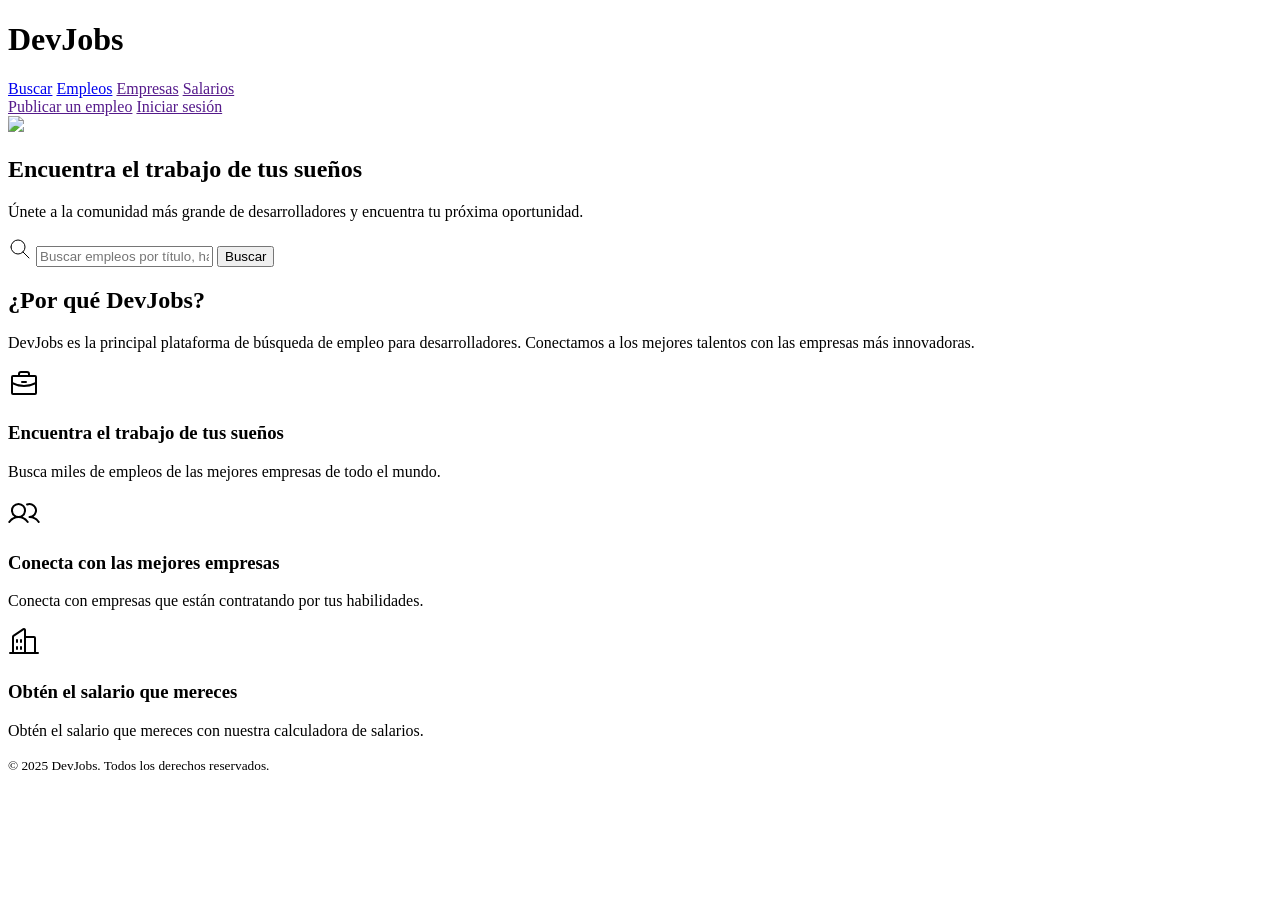
==== 00-html-css/index.html @ 9ec0efc6 "maquetación de página de búsqueda" ====
<!DOCTYPE html>
<html lang="es">

<head>
  <title>DevJobs - Inicio</title>
  <meta charset="UTF-8" />
  <meta name="description" content="Encuentra las mejores ofertas de trabajo para desarrolladores en DevJobs.">

  <link rel="stylesheet" href="./styles.css" />
</head>

<body>
  <header>
    <h1>DevJobs</h1>

    <nav>
      <a href="#">Buscar</a>
      <a href="busqueda.html">Empleos</a>
      <a href="">Empresas</a>
      <a href="">Salarios</a>
    </nav>

    <div>
      <a href="">Publicar un empleo</a>
      <a href="">Iniciar sesión</a>
    </div>
  </header>

  <main>
    <section>
      <img src="./background.webp" width="200" />

      <h1>Encuentra el trabajo de tus sueños</h1>

      <p>Únete a la comunidad más grande de desarrolladores y encuentra tu próxima oportunidad.</p>

      <form role="search">
        <svg xmlns="http://www.w3.org/2000/svg" width="24" height="24" viewBox="0 0 24 24" fill="none"
          stroke="currentColor" stroke-width="1" stroke-linecap="round" stroke-linejoin="round"
          class="icon icon-tabler icons-tabler-outline icon-tabler-search">
          <path stroke="none" d="M0 0h24v24H0z" fill="none" />
          <path d="M10 10m-7 0a7 7 0 1 0 14 0a7 7 0 1 0 -14 0" />
          <path d="M21 21l-6 -6" />
        </svg>

        <input required type="text" placeholder="Buscar empleos por título, habilidad o empresa">

        <button type="submit">Buscar</button>
      </form>
    </section>

    <section>

      <header>
        <h2>¿Por qué DevJobs?</h2>
        <p>DevJobs es la principal plataforma de búsqueda de empleo para desarrolladores. Conectamos a los mejores
          talentos con las empresas más innovadoras.</p>
      </header>

      <footer>
        <article>
          <svg fill="currentColor" height="32" viewBox="0 0 256 256" width="32" xmlns="http://www.w3.org/2000/svg"
            aria-hidden="true">
            <path
              d="M216,56H176V48a24,24,0,0,0-24-24H104A24,24,0,0,0,80,48v8H40A16,16,0,0,0,24,72V200a16,16,0,0,0,16,16H216a16,16,0,0,0,16-16V72A16,16,0,0,0,216,56ZM96,48a8,8,0,0,1,8-8h48a8,8,0,0,1,8,8v8H96ZM216,72v41.61A184,184,0,0,1,128,136a184.07,184.07,0,0,1-88-22.38V72Zm0,128H40V131.64A200.19,200.19,0,0,0,128,152a200.25,200.25,0,0,0,88-20.37V200ZM104,112a8,8,0,0,1,8-8h32a8,8,0,0,1,0,16H112A8,8,0,0,1,104,112Z">
            </path>
          </svg>
          <h3>Encuentra el trabajo de tus sueños</h3>
          <p>Busca miles de empleos de las mejores empresas de todo el mundo.</p>
        </article>

        <article>
          <svg fill="currentColor" height="32" viewBox="0 0 256 256" width="32" xmlns="http://www.w3.org/2000/svg"
            aria-hidden="true">
            <path
              d="M117.25,157.92a60,60,0,1,0-66.5,0A95.83,95.83,0,0,0,3.53,195.63a8,8,0,1,0,13.4,8.74,80,80,0,0,1,134.14,0,8,8,0,0,0,13.4-8.74A95.83,95.83,0,0,0,117.25,157.92ZM40,108a44,44,0,1,1,44,44A44.05,44.05,0,0,1,40,108Zm210.14,98.7a8,8,0,0,1-11.07-2.33A79.83,79.83,0,0,0,172,168a8,8,0,0,1,0-16,44,44,0,1,0-16.34-84.87,8,8,0,1,1-5.94-14.85,60,60,0,0,1,55.53,105.64,95.83,95.83,0,0,1,47.22,37.71A8,8,0,0,1,250.14,206.7Z">
            </path>
          </svg>
          <h3>Conecta con las mejores empresas</h3>
          <p>Conecta con empresas que están contratando por tus habilidades.</p>
        </article>

        <article>
          <svg fill="currentColor" height="32" viewBox="0 0 256 256" width="32" xmlns="http://www.w3.org/2000/svg"
            aria-hidden="true">
            <path
              d="M240,208H224V96a16,16,0,0,0-16-16H144V32a16,16,0,0,0-24.88-13.32L39.12,72A16,16,0,0,0,32,85.34V208H16a8,8,0,0,0,0,16H240a8,8,0,0,0,0-16ZM208,96V208H144V96ZM48,85.34,128,32V208H48ZM112,112v16a8,8,0,0,1-16,0V112a8,8,0,1,1,16,0Zm-32,0v16a8,8,0,0,1-16,0V112a8,8,0,1,1,16,0Zm0,56v16a8,8,0,0,1-16,0V168a8,8,0,0,1,16,0Zm32,0v16a8,8,0,0,1-16,0V168a8,8,0,0,1,16,0Z">
            </path>
          </svg>
          <h3>Obtén el salario que mereces</h3>
          <p>Obtén el salario que mereces con nuestra calculadora de salarios.</p>
        </article>
      </footer>

    </section>
  </main>

  <footer>
    <small>&copy; 2025 DevJobs. Todos los derechos reservados.</small>
  </footer>


  <!-- <footer style="padding-bottom: 100000px"> -->

  </footer>
</body>

</html>
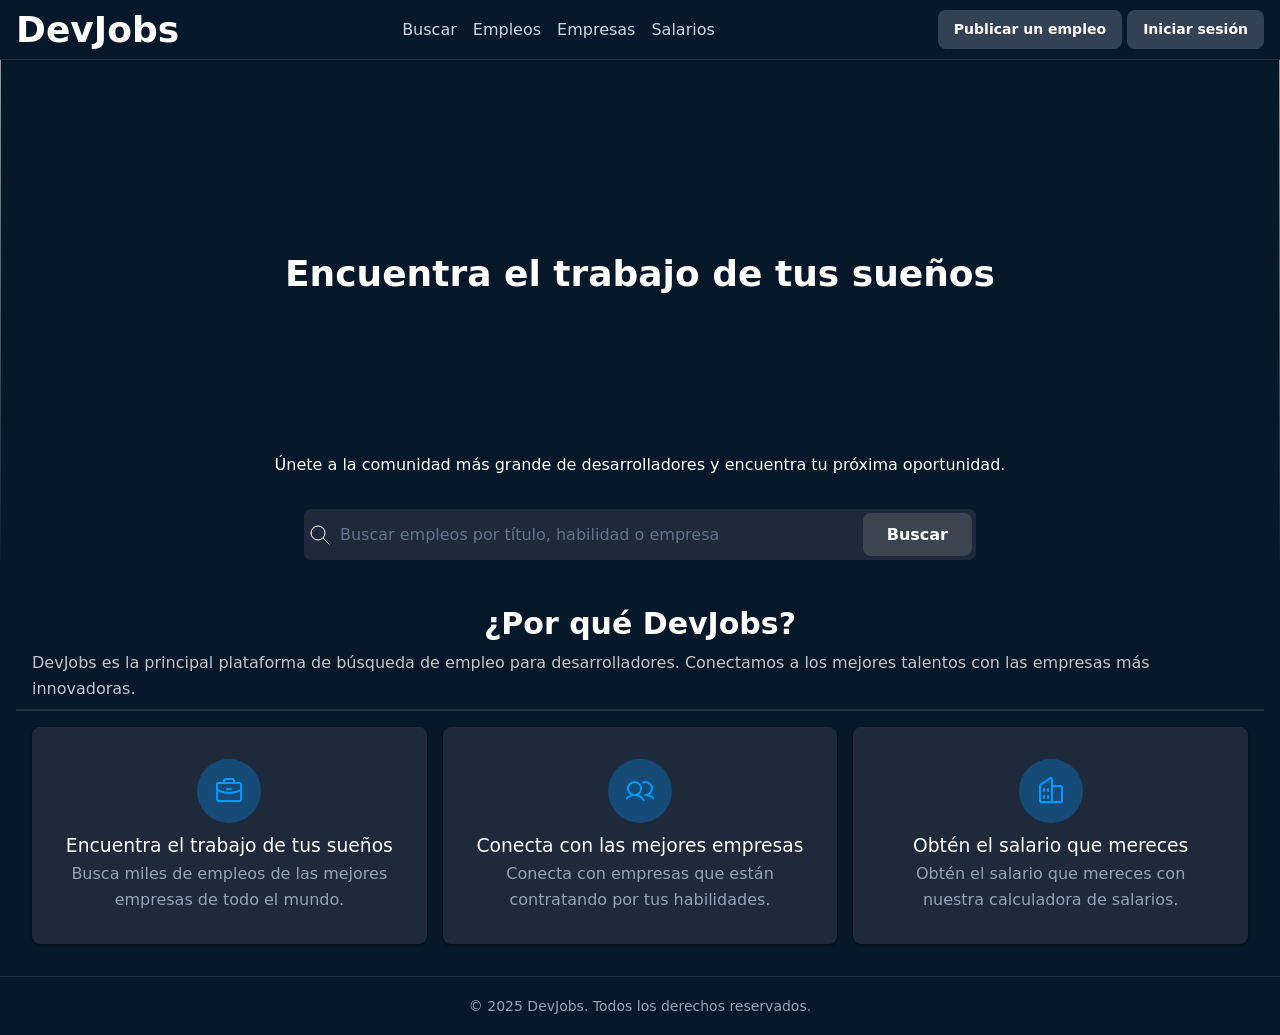
==== commit 5f1c70a0: "actualización nombre fichero empleos.html" ====
--- a/00-html-css/index.html
+++ b/00-html-css/index.html
@@ -15,7 +15,7 @@
 
     <nav>
       <a href="#">Buscar</a>
-      <a href="busqueda.html">Empleos</a>
+      <a href="empleos.html">Empleos</a>
       <a href="">Empresas</a>
       <a href="">Salarios</a>
     </nav>
--- a/00-html-css/styles.css
+++ b/00-html-css/styles.css
@@ -0,0 +1,345 @@
+* {
+  margin: 0;
+  padding: 0;
+  box-sizing: border-box;
+}
+
+
+
+
+
+
+:root {
+  --primary: #3b4550;
+  --primary-dark: #0a3d66;
+  --primary-hover: #0d5ba8;
+  --primary-light: #09f;
+  --background: #06182a;
+  --text-primary: #ffffff;
+  --text-secondary: #cbd5e1;
+  --text-muted: #94a3b8;
+  --border: rgba(255, 255, 255, 0.1);
+  --card-bg: #1e293b;
+  --shadow: rgba(0, 0, 0, 0.3);
+  --input-bg: #1e293b;
+  --hsla-example: hsla(210, 100%, 56%, 1);
+}
+
+
+
+
+
+
+
+
+
+
+@font-face {
+  font-family: 'Inter Variable';
+  font-style: normal;
+  font-display: swap;
+  font-weight: 100 900;
+  src: url(https://cdn.jsdelivr.net/fontsource/fonts/inter:vf@latest/latin-wght-normal.woff2) format('woff2-variations');
+  unicode-range: U+0000-00FF,U+0131,U+0152-0153,U+02BB-02BC,U+02C6,U+02DA,U+02DC,U+0304,U+0308,U+0329,U+2000-206F,U+20AC,U+2122,U+2191,U+2193,U+2212,U+2215,U+FEFF,U+FFFD;
+}
+
+
+
+
+
+
+
+
+
+
+body {
+  font-family: system-ui;
+  background-color: var(--background);
+  color: var(--text-primary);
+  min-height: 100vh;
+  display: flex;
+  flex-direction: column;
+  line-height: 1.6;
+}
+
+
+
+
+
+
+
+
+
+
+
+
+
+/* Títulos principales */
+h1 {
+  font-size: 2.25rem;
+  font-weight: 900;
+  margin-bottom: 1rem;
+  line-height: 1.2;
+  text-wrap: balance;
+  margin: auto 0;
+}
+
+h1 + p {
+  text-wrap: balance;
+  margin-bottom: 2rem
+}
+
+/* Header */
+header {
+  border-bottom: 1px solid var(--border);
+  background: var(--background);
+  padding: .5rem 1rem;
+  display: flex;
+  align-items: center;
+  justify-content: space-between;
+  gap: 2rem;
+
+  h2 {
+    font-size: 1.25rem;
+    font-weight: 700;
+    color: var(--text-primary);
+  }
+}
+
+/* Navegación del header a otras páginas */
+nav {
+  align-items: center;
+  gap: 1rem;
+  display: flex;
+
+  a {
+    text-decoration: none;
+    color: var(--text-secondary);
+    transition: color 0.2s;
+    font-weight: 500;
+
+    &:hover, &:focus {
+      color: var(--primary);
+      outline: none;
+    }
+  }
+}
+
+/* Botones del Header */
+header div a {
+  padding: 0.5rem 1rem;
+  border-radius: 0.5rem;
+  background-color: #334155;
+  color: var(--text-primary);
+  display: inline-block;
+  font-size: 0.875rem;
+  font-weight: 700;
+  text-decoration: none;
+  /* TODO */
+}
+
+/* Hero */
+main > section:nth-child(1) {
+  height: 500px;
+  text-align: center;
+  display: flex;
+  flex-direction: column;
+  justify-content: center;
+  align-items: center;
+
+  h1 {
+    padding-top: 36px;
+  }
+
+  & > img {
+    position: absolute;
+    width: 100%;
+    height: 100%;
+    object-fit: cover;
+    z-index: -1;
+    left: 0;
+    right: 0;
+    mask-image: linear-gradient(to bottom, rgba(16, 25, 34, 1) 5%, rgba(16, 25, 34, 0) 80%);
+  }
+}
+
+/* Formulario de Búsqueda */
+form {
+  max-width: 42rem;
+  width: 100%;
+  margin: 0 auto;
+  padding: 0.25rem;
+  border-radius: 7px;
+  display: flex;
+  flex-wrap: wrap;
+  background-color: var(--input-bg);
+  
+}
+form svg {
+  margin: auto;
+}
+
+form > div {
+  display: flex;
+  align-items: center;
+  background-color: var(--input-bg);
+  border-radius: 0.5rem;
+  box-shadow: 0 10px 15px -3px var(--shadow);
+  padding: 0.5rem;
+  gap: 0.5rem;
+}
+
+form span {
+  padding-left: 0.75rem;
+  color: var(--text-muted);
+  display: flex;
+  align-items: center;
+  flex-shrink: 0;
+}
+
+form input[type="text"] {
+  flex: 1;
+  background: transparent;
+  border: none;
+  outline: none;
+  color: var(--text-primary);
+  padding: 0.75rem 0.5rem;
+  font-size: 1rem;
+  font-family: inherit;
+}
+
+form input[type="text"]::placeholder {
+  color: #64748b;
+  
+}
+
+button[type="submit"] {
+  padding: 0.75rem 1.5rem;
+  border-radius: 0.5rem;
+  background-color: var(--primary);
+  color: white;
+  font-weight: 700;
+  border: none;
+  cursor: pointer;
+  transition: background-color 0.2s;
+  font-family: inherit;
+  font-size: 1rem;
+  white-space: nowrap;
+}
+
+button[type="submit"]:hover,
+button[type="submit"]:focus {
+  background-color: var(--primary-hover);
+  outline: 2px solid white;
+  outline-offset: 2px;
+}
+
+/* Features Section */
+main > section:nth-child(2) {
+  padding-inline: 1rem;
+  background-color: var(--background);
+  padding-top: 2rem;
+
+  & > header {
+    gap: 2px;
+    flex-direction: column;
+
+    h2 {
+      margin-bottom: 0;
+    }
+
+    p {
+      opacity: .75;
+    }
+  }
+
+  & > div {
+    max-width: 1280px;
+    margin: 0 auto;
+  }
+}
+
+main > section:nth-child(2) h2 {
+  font-size: 1.875rem;
+  font-weight: 700;
+  color: var(--text-primary);
+  margin-bottom: 1rem;
+}
+
+main > section:nth-child(2) > div > div:first-child > p {
+  font-size: 1.125rem;
+  color: var(--text-muted);
+  max-width: 42rem;
+  margin: 0 auto;
+}
+
+/* Grid de Features */
+main > section:nth-child(2) footer {
+  display: grid;
+  grid-template-columns: repeat(auto-fit, minmax(280px, 1fr));
+  gap: 16px
+}
+
+/* Feature Cards */
+/* article {
+  background-color: var(--card-bg);
+  padding: 2rem;
+  margin-bottom: 16px;
+  border-radius: 0.5rem;                   
+  box-shadow: 0px 1px 3px 0 var(--shadow); 
+
+  svg {
+    color: var(--primary-light);          
+    background: rgba(0, 153, 255, 0.3);  
+    border-radius: 9999px;               
+    width: 64px;                         
+    height: 64px;                        
+    padding: 16px;                       
+  }
+
+  h3 {
+    font-weight: 500;
+  }
+
+  p {
+    color: var(--text-muted);
+  }
+} */
+
+/* Footer */
+footer {
+  background-color: var(--background);
+  border-top: 1px solid var(--border);
+  text-align: center;
+  padding: 16px;
+
+  small {
+    color: var(--text-muted);
+    font-size: 0.875rem;
+  }
+}
+
+article {
+  background-color: var(--card-bg);
+  padding: 2rem;
+  margin-bottom: 16px;
+  border-radius: 0.5rem;
+  box-shadow: 0px 1px 3px 0px rgba(0, 0, 0, 0.5);
+
+  svg {
+    color: var(--primary-light);
+    background: rgba(0, 153, 255, .3);
+    width: 64px;
+    height: 64px;
+    border-radius: 100%;
+    padding: 16px;
+  }
+
+  p {
+    color: var(--text-muted);
+  }
+
+  h3 {
+    font-weight: 500;
+  }
+}
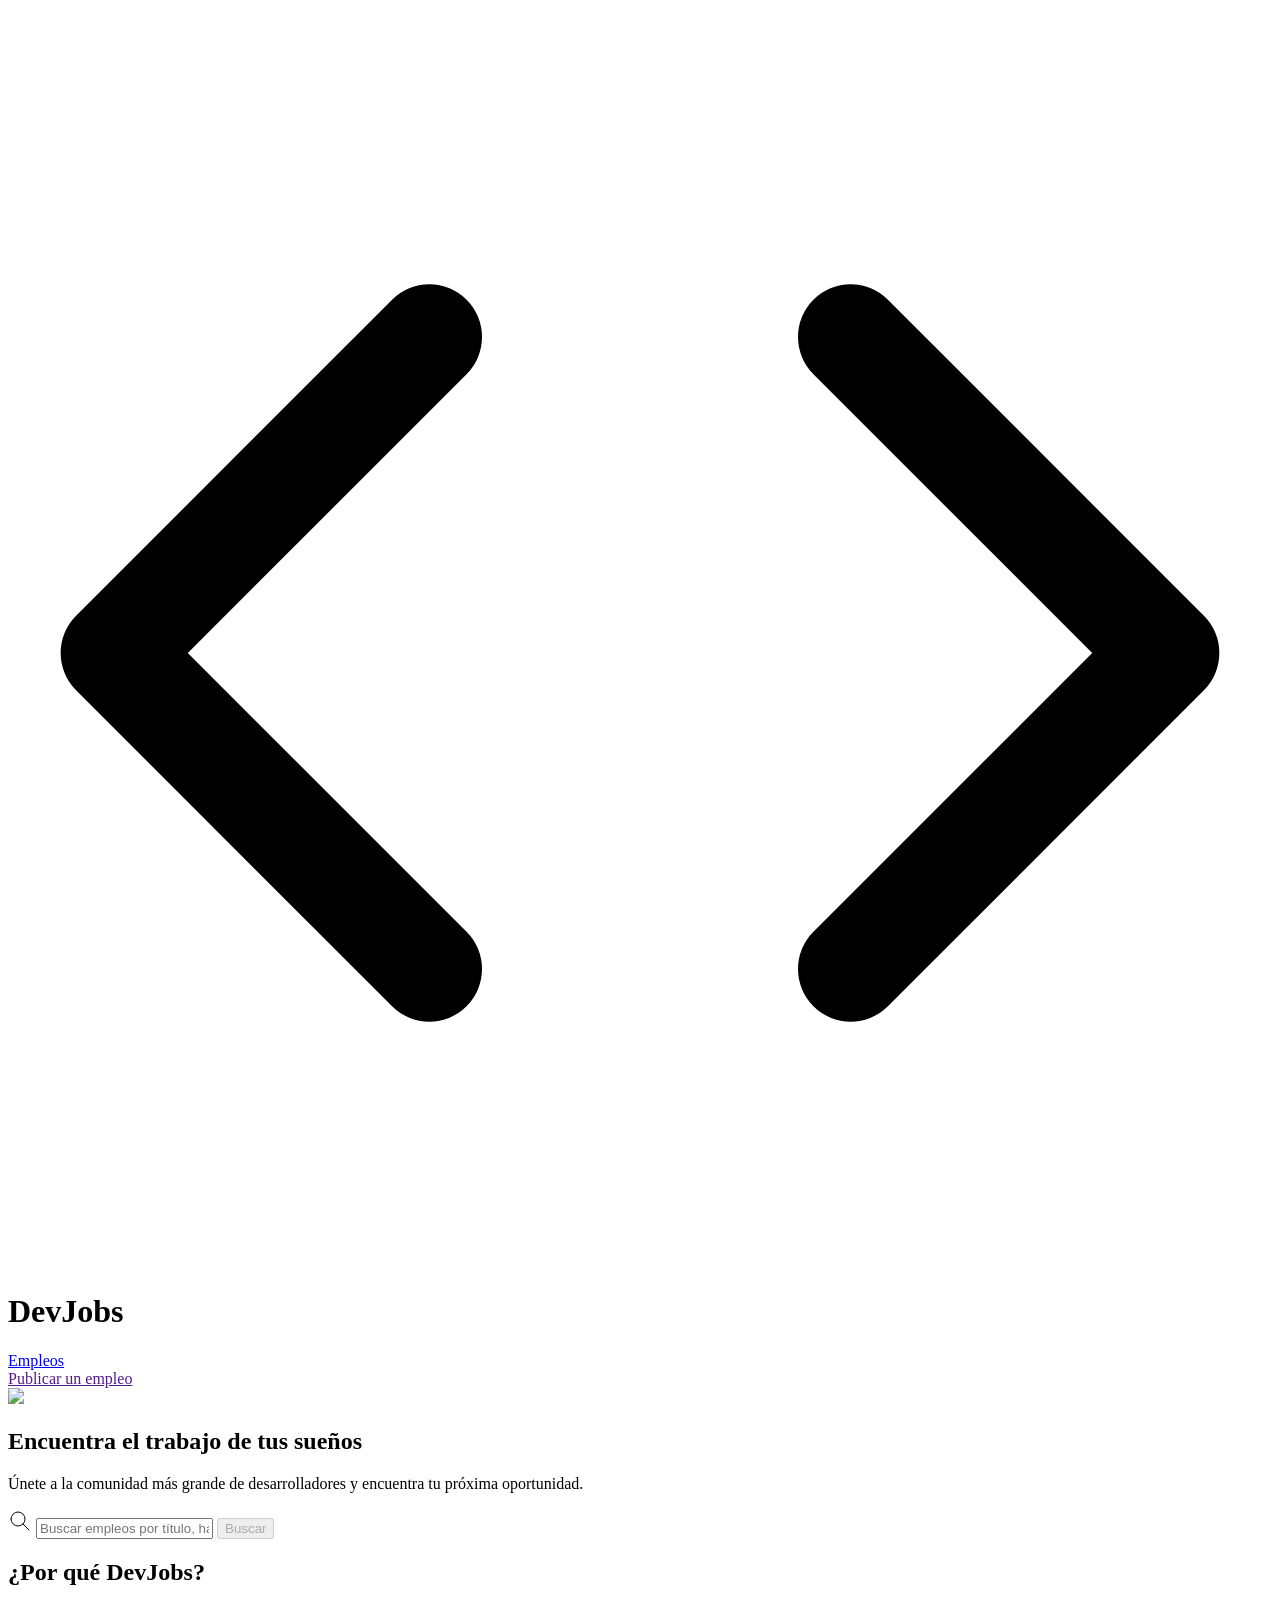
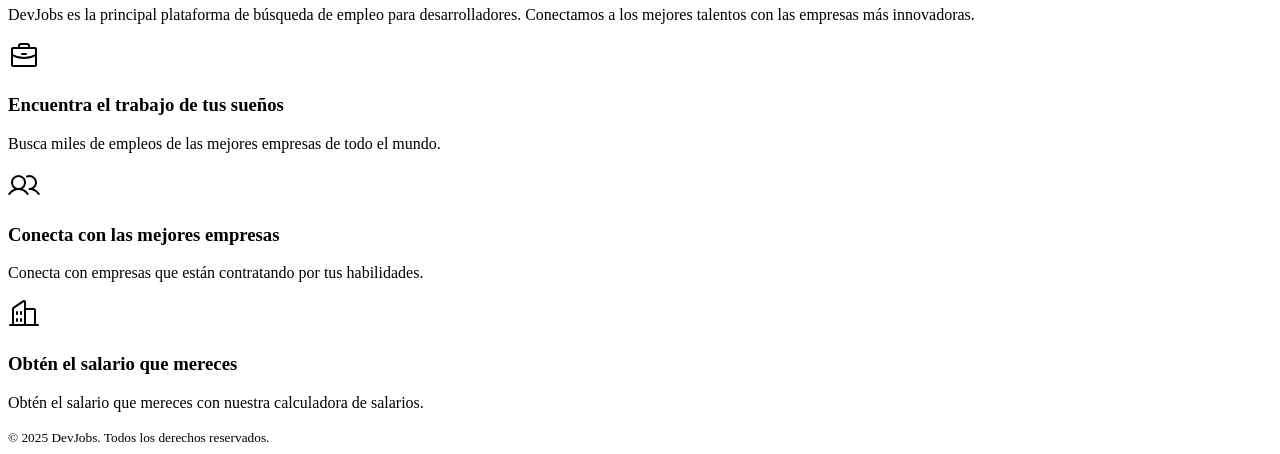
==== commit 9847e825: "Añade un logo SVG al encabezado y mejora la estructura del formulario de búsqueda. Elimina el archiv" ====
--- a/00-html-css/index.html
+++ b/00-html-css/index.html
@@ -11,18 +11,25 @@
 
 <body>
   <header>
-    <h1>DevJobs</h1>
+    <h1>
+      <svg fill="none" stroke="currentColor" stroke-linecap="round" stroke-linejoin="round" stroke-width="2"
+        viewBox="0 0 24 24" xmlns="http://www.w3.org/2000/svg">
+        <polyline points="16 18 22 12 16 6"></polyline>
+        <polyline points="8 6 2 12 8 18"></polyline>
+      </svg>
+      DevJobs
+    </h1>
 
     <nav>
-      <a href="#">Buscar</a>
+      <!-- <a href="">
+        Inicio
+      </a> -->
       <a href="empleos.html">Empleos</a>
-      <a href="">Empresas</a>
-      <a href="">Salarios</a>
     </nav>
 
     <div>
       <a href="">Publicar un empleo</a>
-      <a href="">Iniciar sesión</a>
+      <!-- <a href="">Iniciar sesión</a> -->
     </div>
   </header>
 
@@ -35,17 +42,19 @@
       <p>Únete a la comunidad más grande de desarrolladores y encuentra tu próxima oportunidad.</p>
 
       <form role="search">
-        <svg xmlns="http://www.w3.org/2000/svg" width="24" height="24" viewBox="0 0 24 24" fill="none"
-          stroke="currentColor" stroke-width="1" stroke-linecap="round" stroke-linejoin="round"
-          class="icon icon-tabler icons-tabler-outline icon-tabler-search">
-          <path stroke="none" d="M0 0h24v24H0z" fill="none" />
-          <path d="M10 10m-7 0a7 7 0 1 0 14 0a7 7 0 1 0 -14 0" />
-          <path d="M21 21l-6 -6" />
-        </svg>
+        <div>
+          <svg xmlns="http://www.w3.org/2000/svg" width="24" height="24" viewBox="0 0 24 24" fill="none"
+            stroke="currentColor" stroke-width="1" stroke-linecap="round" stroke-linejoin="round"
+            class="icon icon-tabler icons-tabler-outline icon-tabler-search">
+            <path stroke="none" d="M0 0h24v24H0z" fill="none" />
+            <path d="M10 10m-7 0a7 7 0 1 0 14 0a7 7 0 1 0 -14 0" />
+            <path d="M21 21l-6 -6" />
+          </svg>
 
-        <input required type="text" placeholder="Buscar empleos por título, habilidad o empresa">
+          <input required type="text" placeholder="Buscar empleos por título, habilidad o empresa">
 
-        <button type="submit">Buscar</button>
+          <button disabled type="submit">Buscar</button>
+        </div>
       </form>
     </section>
 
@@ -99,10 +108,6 @@
     <small>&copy; 2025 DevJobs. Todos los derechos reservados.</small>
   </footer>
 
-
-  <!-- <footer style="padding-bottom: 100000px"> -->
-
-  </footer>
 </body>
 
 </html>
